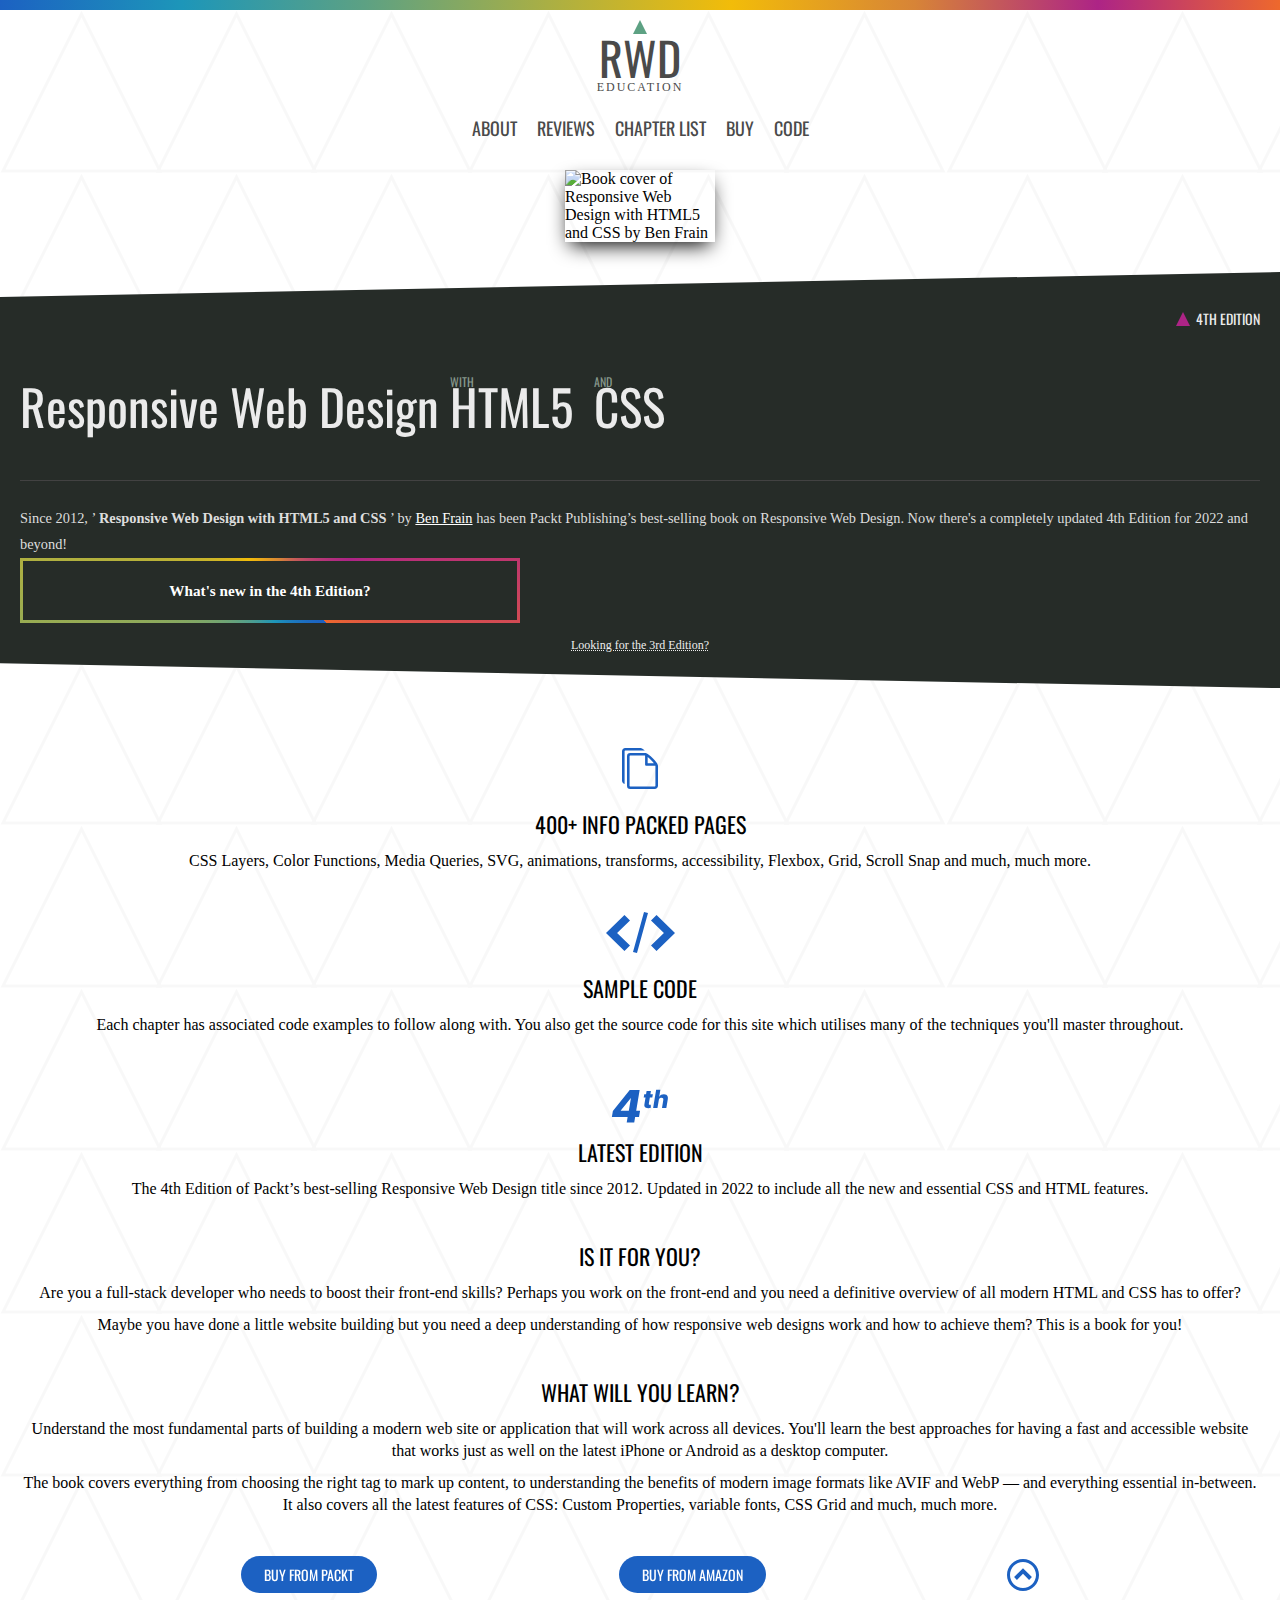
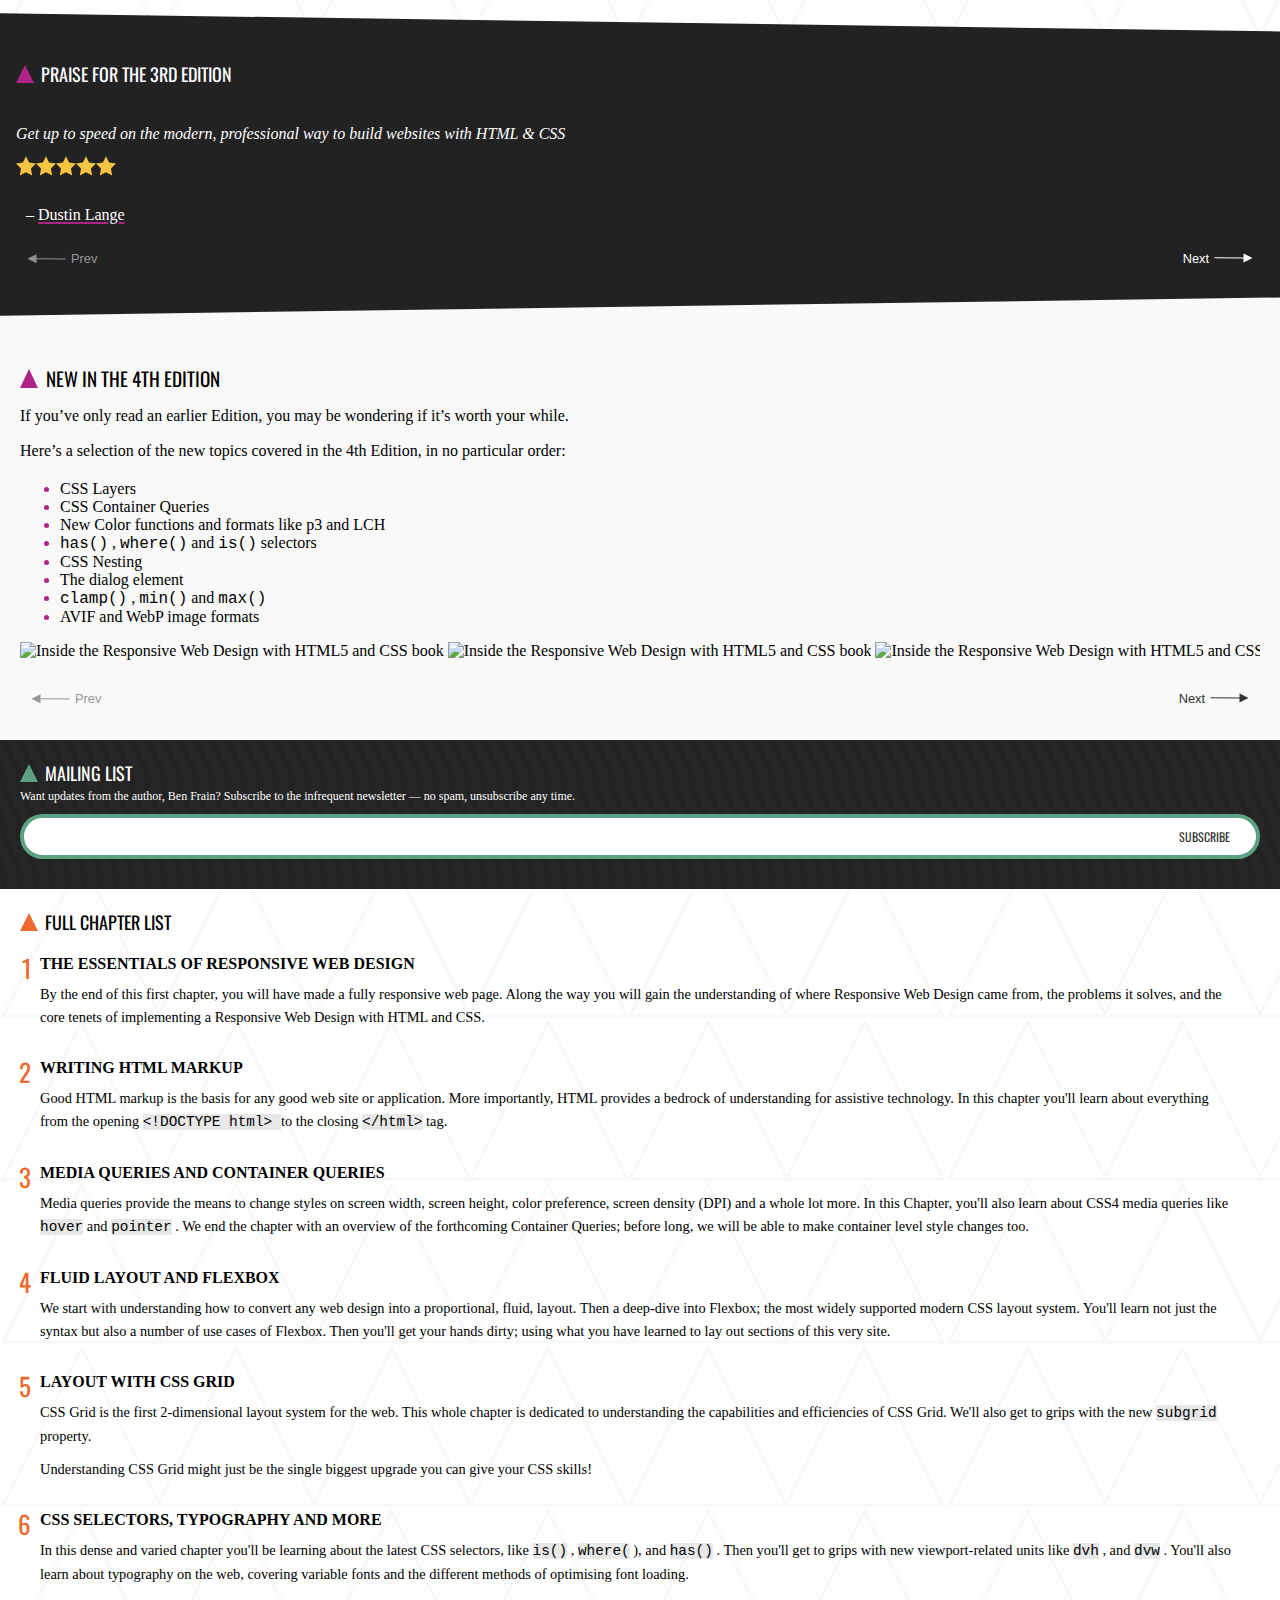
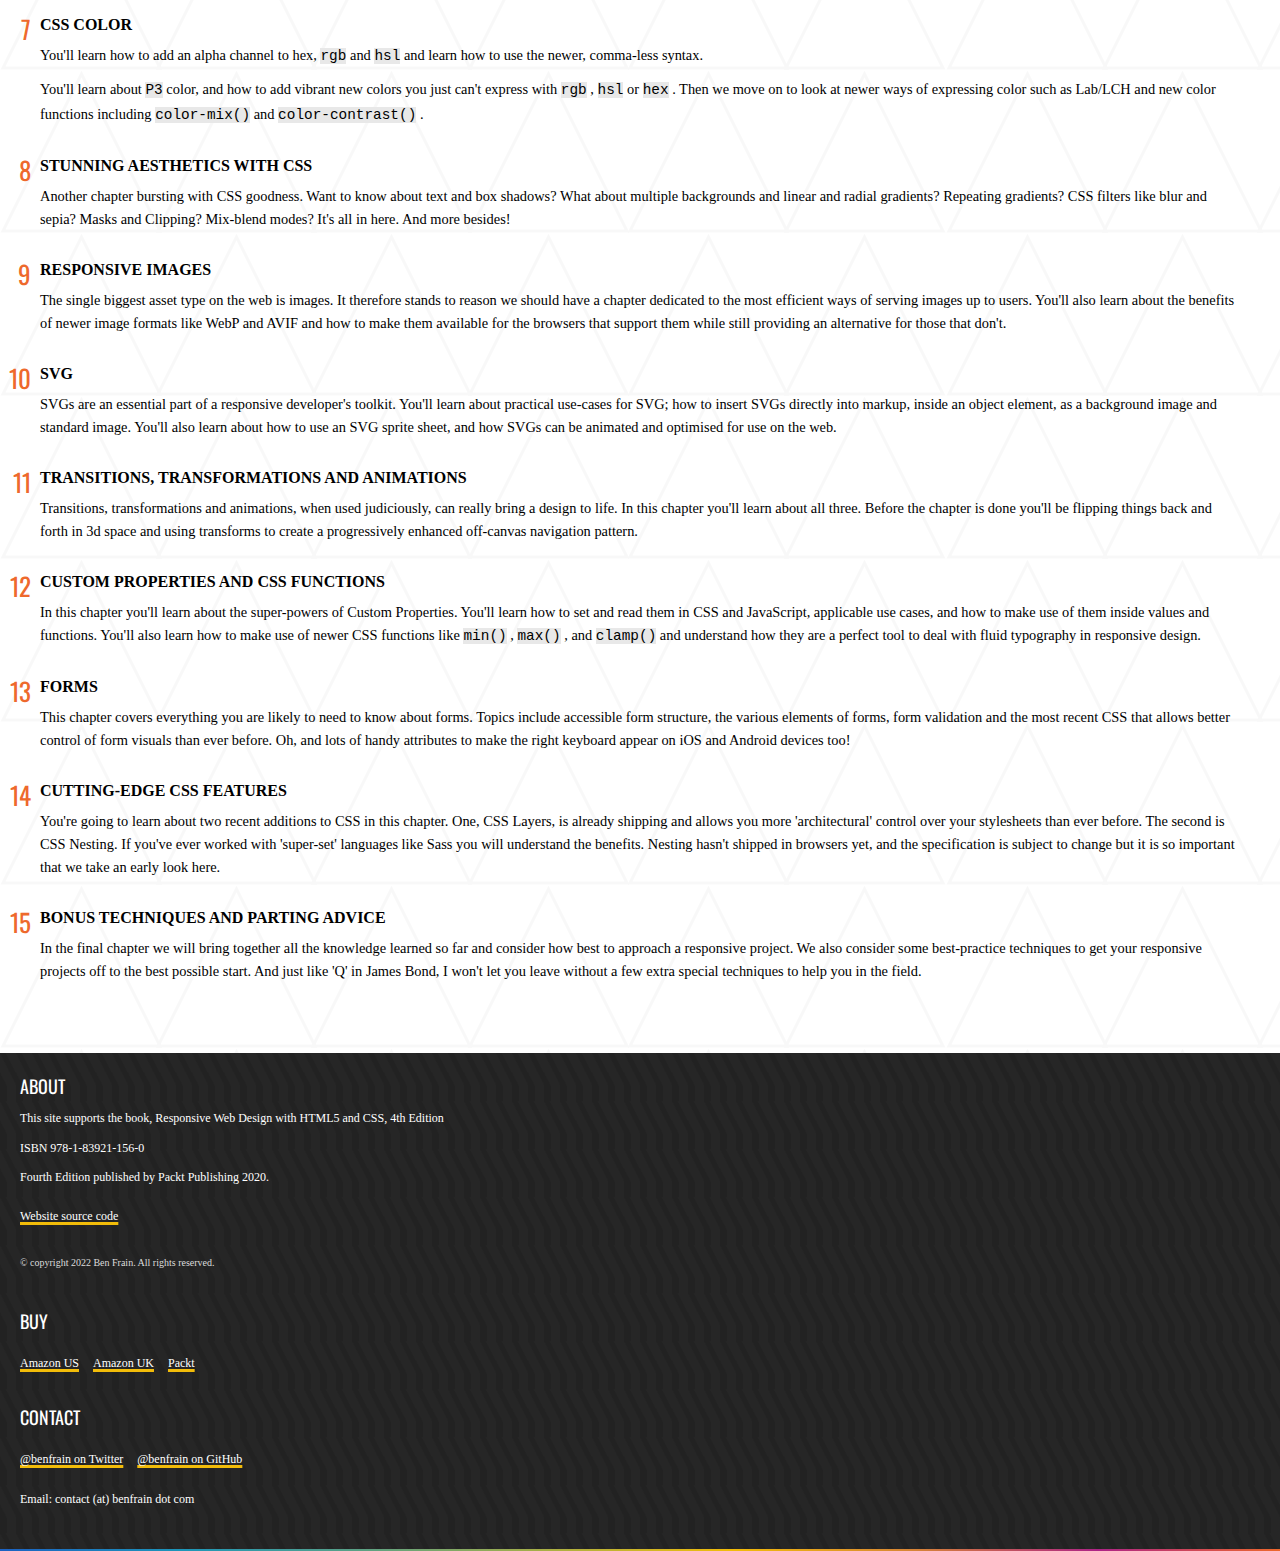
==== Chapter_03/index.html @ 6da46360 "setting up chapter 3 excersises" ====
<!DOCTYPE html>
<html lang="en-US" class="no-js">
    <head>
        <meta charset="utf-8" />
        <title>Responsive Web Design with HTML5 and CSS by Ben Frain</title>
        <meta
            name="Description"
            content="A website for the book, Responsive Web Design with HTML and CSS, by Ben Frain"
        />

        <meta name="viewport" content="width=device-width, initial-scale=1.0" />
        <link
            href="https://fonts.googleapis.com/css?family=Oswald:500&display=swap"
            rel="stylesheet"
        />
        <link
            rel="apple-touch-icon"
            sizes="180x180"
            href="/Chapter_03/assests/favicon/apple-touch-icon.png"
        />
        <link
            rel="icon"
            type="image/png"
            sizes="32x32"
            href="/Chapter_03/assests/favicon/favicon-32x32.png"
        />
        <link
            rel="icon"
            type="image/png"
            sizes="16x16"
            href="/Chapter_03/assests/favicon/favicon-16x16.png"
        />
        <link rel="manifest" href="/Chapter_03/assests/site.webmanifest" />
        <link
            rel="mask-icon"
            href="/Chapter_03/assests/favicon/safari-pinned-tab.svg"
            color="#5bbad5"
        />
        <meta name="msapplication-TileColor" content="#da532c" />
        <link rel="shortcut icon" href="favicon/favicon.ico" />
        <meta name="theme-color" content="#ffffff" />
        <link rel="stylesheet" href="/Chapter_03/css/styles.css" />
    </head>
    <body>
        <svg
            display="none"
            width="0"
            height="0"
            version="1.1"
            xmlns="http://www.w3.org/2000/svg"
            xmlns:xlink="http://www.w3.org/1999/xlink"
        >
            <defs>
                <symbol id="star" viewbox="0 0 44 43">
                    <path
                        d="M43.844 16.19l-15.148-2.237L21.922 0l-6.774 13.953L0 16.19l10.961 10.86-2.588 15.336 13.549-7.24 13.548 7.24-2.587-15.335z"
                        fill="#F5C443"
                        fill-rule="nonzero"
                    />
                </symbol>
                <symbol id="right-arrow" viewBox="0 0 39 10">
                    <path
                        d="M29.507 5.418L.501 5.141l.01-1 29.006.277.038-4 8.956 4.586-9.042 4.414.038-4z"
                        fill-rule="nonzero"
                    />
                </symbol>
                <symbol id="left-arrow" viewBox="0 0 39 10">
                    <path
                        d="M9.51 4.227l29.006.277-.01 1-29.005-.277-.038 4L.506 4.641 9.549.227l-.039 4z"
                        fill-rule="nonzero"
                    />
                </symbol>
                <symbol id="pages" viewBox="0 0 36 41">
                    <g fill="var(--r7)" fill-rule="nonzero">
                        <path
                            d="M34.297 14.204c-.897-1.217-2.146-2.64-3.519-4.006-1.373-1.366-2.802-2.61-4.025-3.503C24.672 5.175 23.662 5 23.083 5H8.23A3.225 3.225 0 005 8.214v29.572A3.225 3.225 0 008.23 41h24.54c1.781 0 3.23-1.442 3.23-3.214V17.857c0-.576-.176-1.58-1.703-3.653zm-5.346-2.188c1.24 1.234 2.212 2.347 2.93 3.27h-6.214V9.1c.927.715 2.045 1.683 3.284 2.916zm4.466 25.77a.653.653 0 01-.646.643H8.229a.653.653 0 01-.646-.643V8.214c0-.348.296-.643.646-.643h14.854v9c0 .71.579 1.286 1.292 1.286h9.042v19.929z"
                        />
                        <path
                            d="M21.866 1.698C19.773.176 18.758 0 18.176 0H3.247C1.456 0 0 1.445 0 3.22v29.625C0 34.4 1.117 35.7 2.597 36V3.22c0-.349.297-.644.649-.644H23a26.474 26.474 0 00-1.134-.878z"
                        />
                    </g>
                </symbol>
                <symbol id="code" viewBox="0 0 69 41">
                    <g fill="var(--r7)" fill-rule="nonzero">
                        <path
                            d="M45 33.6l5.538 5.4L69 21 50.538 3 45 8.4 57.923 21zM24 8.4L18.462 3 0 21l18.462 18L24 33.6 11.077 21zM38.015 0L42 1.074 30.985 41 27 39.926 38.015 0z"
                        />
                    </g>
                </symbol>
                <symbol id="4th" viewBox="0 0 44 41">
                    <path
                        d="M0.651989 28.8949L1.42472 24.2344L14.2109 8.27273H18.3523L17.3018 14.5994H14.8991L7.41335 23.9929L7.36506 24.1861H22.0469L21.2621 28.8949H0.651989ZM11.9169 33L12.8466 27.4702L13.3054 25.4297L16.1428 8.27273H21.733L17.6278 33H11.9169Z"
                        fill="var(--r7)"
                    />
                    <path
                        d="M31.7592 11.6364L31.3477 14.0653H24.8097L25.2212 11.6364H31.7592ZM26.9957 9.15341H30.2951L28.7028 18.7411C28.6713 18.9435 28.6758 19.1077 28.7163 19.2337C28.7612 19.3551 28.8422 19.4428 28.9592 19.4968C29.0806 19.5463 29.229 19.571 29.4045 19.571C29.5259 19.571 29.6609 19.5575 29.8093 19.5305C29.9577 19.5036 30.0702 19.4833 30.1467 19.4698L30.2546 21.8516C30.0792 21.901 29.843 21.9573 29.5462 22.0202C29.2538 22.0877 28.9119 22.1304 28.5206 22.1484C27.7289 22.1799 27.0745 22.0877 26.5572 21.8718C26.0444 21.6514 25.6823 21.3095 25.4709 20.8462C25.264 20.3829 25.2235 19.8027 25.3494 19.1055L26.9957 9.15341ZM36.2427 16.0895L35.2576 22H31.9583L34.2523 8.18182H37.4437L36.5666 13.5391H36.6813C37.0141 12.9003 37.4775 12.401 38.0712 12.0412C38.665 11.6813 39.3532 11.5014 40.1358 11.5014C40.8555 11.5014 41.4583 11.6634 41.9441 11.9872C42.4299 12.3066 42.774 12.7586 42.9764 13.3434C43.1788 13.9281 43.2148 14.6119 43.0843 15.3945L41.9778 22H38.6784L39.677 16.0423C39.767 15.4665 39.6928 15.0167 39.4544 14.6928C39.216 14.369 38.8336 14.207 38.3074 14.207C37.961 14.207 37.6416 14.2835 37.3493 14.4364C37.0614 14.5849 36.8207 14.7985 36.6273 15.0774C36.4339 15.3563 36.3057 15.6937 36.2427 16.0895Z"
                        fill="var(--r7)"
                    />
                </symbol>
            </defs>
        </svg>
        <header class="rwd-MastHead">
            <a href="/" class="rwd-Logo">
                <span class="rwd-Logo_Main">RWD</span>
                <span class="rwd-Logo_Secondary">Education</span>
            </a>
            <nav class="rwd-Nav">
                <a class="rwd-Nav_Link" href="#about">About</a>
                <a class="rwd-Nav_Link" href="#reviews">Reviews</a>
                <a class="rwd-Nav_Link" href="#chapters">Chapter List</a>
                <a class="rwd-Nav_Link" href="#buy">Buy</a>
                <button
                    type="button"
                    class="rwd-Nav_Link"
                    aria-controls="downloadPanel"
                >
                    Code
                </button>
                <div
                    id="downloadPanelClickMask"
                    class="rwd-DownloadPanel_Mask"
                    data-active="false"
                ></div>
                <dialog id="downloadPanel">
                    <form method="dialog" class="rwd-DownloadPanel">
                        <button class="rwd-DownloadPanel_Dismiss" type="reset">
                            Close
                        </button>
                        <p class="rwd-DownloadPanel_Title">
                            <svg class="rwd-DownloadPanel_SVG">
                                <use xlink:href="#code"></use>
                            </svg>

                            Download Code
                        </p>
                        <div class="rwd-DownloadPanel_Links">
                            <a
                                href="https://github.com/PacktPublishing/Responsive-Web-Design-with-HTML5-and-CSS-Third-Edition/archive/master.zip"
                                class="rwd-DownloadPanel_Link"
                            >
                                3rd Edition
                            </a>
                            <a
                                href="https://github.com/benfrain/rwd/archive/master.zip"
                                class="rwd-DownloadPanel_Link"
                            >
                                4th Edition
                            </a>
                        </div>
                    </form>
                </dialog>
            </nav>
        </header>
        <main>
            <section class="rwd-Hero">
                <picture class="rwd-Hero_Cover">
                    <source
                        type="image/avif"
                        srcset="
                        /Chapter_03/assets/ResponsiveWebDesign_BenFrain_Cover500.avif 350w,
                        /Chapter_03/assets/ResponsiveWebDesign_BenFrain_Cover700.avif 500w
                        "
                        sizes="(min-width: 320px) 50vw, (min-width: 800px) 40vw"
                    />

                    <source
                        type="image/webp"
                        srcset="
                        /Chapter_03/assets/ResponsiveWebDesign_BenFrain_Cover500.webp 350w,
                        /Chapter_03/assets/ResponsiveWebDesign_BenFrain_Cover700.webp 500w
                        "
                        sizes="(min-width: 320px) 50vw, (min-width: 800px) 40vw"
                    />
                    <img
                        alt="Book cover of Responsive Web Design with HTML5 and CSS by Ben Frain"
                        src="/Chapter_03/assets/ResponsiveWebDesign_BenFrain_Cover500.jpg"
                    />
                </picture>
                <div class="rwd-Hero_TitleAndIntro">
                    <h1 class="rwd-Hero_Title">
                        Responsive Web Design
                        <span class="rwd-Hero_TextGroup">
                            <i>with</i>
                            HTML5
                        </span>
                        <span class="rwd-Hero_TextGroup">
                            <i>and</i>
                            CSS
                        </span>
                        <span class="rwd-Hero_Edition">4th Edition</span>
                    </h1>
                    <p class="rwd-Hero_Description">
                        Since 2012, ’
                        <strong>
                            Responsive Web Design with HTML5 and CSS
                        </strong>
                        ’ by
                        <a href="https://benfrain.com">Ben Frain</a>
                        has been Packt Publishing’s best-selling book on
                        Responsive Web Design. Now there's a completely updated
                        4th Edition for 2022 and beyond!
                    </p>
                    <span class="rwd-Hero_JumpLinks">
                        <a href="#new" class="rwd-Hero_JumpLink">
                            What's new in the 4th Edition?
                        </a>
                        <a href="https://3rd.rwd.education" class="rwd-3rd">
                            Looking for the 3rd Edition?
                        </a>
                    </span>
                </div>
            </section>

            <section id="about" class="rwd-About">
                <div class="rwd-About_Minor">
                    <svg class="rwd-About_SVG-pages">
                        <use xlink:href="#pages"></use>
                    </svg>
                    <h5 class="rwd-About_MinorTitle">400+ Info Packed Pages</h5>
                    <p>
                        CSS Layers, Color Functions, Media Queries, SVG,
                        animations, transforms, accessibility, Flexbox, Grid,
                        Scroll Snap and much, much more.
                    </p>
                </div>
                <div class="rwd-About_Minor">
                    <svg class="rwd-About_SVG-code">
                        <use xlink:href="#code"></use>
                    </svg>
                    <h5 class="rwd-About_MinorTitle">Sample Code</h5>
                    <p>
                        Each chapter has associated code examples to follow
                        along with. You also get the source code for this site
                        which utilises many of the techniques you'll master
                        throughout.
                    </p>
                </div>
                <div class="rwd-About_Minor">
                    <svg class="rwd-About_SVG-4th">
                        <use xlink:href="#4th"></use>
                    </svg>

                    <h5 class="rwd-About_MinorTitle">Latest Edition</h5>
                    <p>
                        The 4th Edition of Packt’s best-selling Responsive Web
                        Design title since 2012. Updated in 2022 to include all
                        the new and essential CSS and HTML features.
                    </p>
                </div>
                <div class="rwd-About_Major">
                    <h5 class="rwd-About_MajorTitle">Is it for you?</h5>
                    <p>
                        Are you a full-stack developer who needs to boost their
                        front-end skills? Perhaps you work on the front-end and
                        you need a definitive overview of all modern HTML and
                        CSS has to offer?
                    </p>

                    <p>
                        Maybe you have done a little website building but you
                        need a deep understanding of how responsive web designs
                        work and how to achieve them? This is a book for you!
                    </p>
                </div>
                <div class="rwd-About_Major">
                    <h5 class="rwd-About_MajorTitle">What will you learn?</h5>
                    <p>
                        Understand the most fundamental parts of building a
                        modern web site or application that will work across all
                        devices. You'll learn the best approaches for having a
                        fast and accessible website that works just as well on
                        the latest iPhone or Android as a desktop computer.
                    </p>
                    <p>
                        The book covers everything from choosing the right tag
                        to mark up content, to understanding the benefits of
                        modern image formats like AVIF and WebP &mdash; and
                        everything essential in-between. It also covers all the
                        latest features of CSS: Custom Properties, variable
                        fonts, CSS Grid and much, much more.
                    </p>
                </div>
            </section>
            <div id="buy" class="rwd-Buy">
                <a
                    href="https://www.packtpub.com/product/responsive-web-design-with-html5-and-css-fourth-edition/9781803242712"
                    class="rwd-Buy_Link rwd-Buy_Link-packt"
                >
                    Buy from Packt
                </a>
                <a
                    href="https://www.amazon.com/Responsive-Web-Design-HTML5-CSS/dp/180324271X/"
                    class="rwd-Buy_Link rwd-Buy_Link-packt"
                >
                    Buy from Amazon
                </a>
                <a href="#" class="rwd-TopBtn">
                    <svg
                        version="1.1"
                        xmlns="http://www.w3.org/2000/svg"
                        width="32"
                        height="32"
                        viewBox="0 0 32 32"
                    >
                        <title>circle-up</title>
                        <path
                            d="M0 16c0 8.837 7.163 16 16 16s16-7.163 16-16-7.163-16-16-16-16 7.163-16 16zM29 16c0 7.18-5.82 13-13 13s-13-5.82-13-13 5.82-13 13-13 13 5.82 13 13z"
                        ></path>
                        <path
                            d="M22.086 20.914l2.829-2.829-8.914-8.914-8.914 8.914 2.828 2.828 6.086-6.086z"
                        ></path>
                    </svg>
                </a>
            </div>
            <section id="reviews" class="rwd-Reviews">
                <h2 class="rwd-Reviews_Headline">Praise for the 3rd Edition</h2>
                <div class="rwd-Reviews_Container">
                    <ul class="rwd-Reviews_Inner">
                        <li class="rwd-Review">
                            <blockquote>
                                Get up to speed on the modern, professional way
                                to build websites with HTML &amp; CSS
                                <span class="rwd-Review_Stars">
                                    <svg class="rwd-Review_Star">
                                        <use xlink:href="#star"></use>
                                    </svg>
                                    <svg class="rwd-Review_Star">
                                        <use xlink:href="#star"></use>
                                    </svg>
                                    <svg class="rwd-Review_Star">
                                        <use xlink:href="#star"></use>
                                    </svg>
                                    <svg class="rwd-Review_Star">
                                        <use xlink:href="#star"></use>
                                    </svg>
                                    <svg class="rwd-Review_Star">
                                        <use xlink:href="#star"></use>
                                    </svg>
                                </span>
                            </blockquote>
                            <p>
                                –
                                <a
                                    href="https://www.amazon.com/gp/customer-reviews/R3DF5RFRNGGRJ6/ref=cm_cr_dp_d_rvw_ttl?ie=UTF8&ASIN=1839211563"
                                >
                                    Dustin Lange
                                </a>
                            </p>
                        </li>
                        <li class="rwd-Review">
                            <blockquote>
                                What I like the most about this book, are the
                                explanations of the web standards, so that every
                                lay person can understand how to make use of
                                them.
                                <span class="rwd-Review_Stars">
                                    <svg class="rwd-Review_Star">
                                        <use xlink:href="#star"></use>
                                    </svg>
                                    <svg class="rwd-Review_Star">
                                        <use xlink:href="#star"></use>
                                    </svg>
                                    <svg class="rwd-Review_Star">
                                        <use xlink:href="#star"></use>
                                    </svg>
                                    <svg class="rwd-Review_Star">
                                        <use xlink:href="#star"></use>
                                    </svg>
                                    <svg class="rwd-Review_Star">
                                        <use xlink:href="#star"></use>
                                    </svg>
                                </span>
                            </blockquote>
                            <p>
                                –
                                <a
                                    href="https://www.amazon.com/gp/customer-reviews/R303YCK7CU2YEW/ref=cm_cr_dp_d_rvw_ttl?ie=UTF8&ASIN=1839211563"
                                >
                                    Constantin Câmpean
                                </a>
                            </p>
                        </li>
                        <li class="rwd-Review">
                            <blockquote>
                                ...easy to follow and could be referenced and
                                the findings implemented whilst building my
                                responsive site.
                                <span class="rwd-Review_Stars">
                                    <svg class="rwd-Review_Star">
                                        <use xlink:href="#star"></use>
                                    </svg>
                                    <svg class="rwd-Review_Star">
                                        <use xlink:href="#star"></use>
                                    </svg>
                                    <svg class="rwd-Review_Star">
                                        <use xlink:href="#star"></use>
                                    </svg>
                                    <svg class="rwd-Review_Star">
                                        <use xlink:href="#star"></use>
                                    </svg>
                                    <svg class="rwd-Review_Star">
                                        <use xlink:href="#star"></use>
                                    </svg>
                                </span>
                            </blockquote>
                            <p>
                                –
                                <a
                                    href="https://www.amazon.co.uk/gp/customer-reviews/R1QQSH2M9CNXC2/ref=cm_cr_dp_d_rvw_ttl?ie=UTF8&ASIN=1839211563"
                                >
                                    Cameron Kirk
                                </a>
                            </p>
                        </li>
                    </ul>
                </div>
                <button
                    class="rwd-Review_QuoteActionBtn"
                    id="quotePrev"
                    type="button"
                    disabled
                >
                    <svg class="rwd-Review_QuoteActionSVG">
                        <use xlink:href="#left-arrow"></use>
                    </svg>
                    Prev
                </button>
                <button
                    class="rwd-Review_QuoteActionBtn"
                    id="quoteNext"
                    type="button"
                >
                    Next
                    <svg class="rwd-Review_QuoteActionSVG">
                        <use xlink:href="#right-arrow"></use>
                    </svg>
                </button>
            </section>
            <section id="new" class="rwd-New">
                <h2 class="rwd-New_Headline">New in the 4th Edition</h2>
                <div class="rwd-New_IntroText">
                    <p class="rwd-New_Intro">
                        If you’ve only read an earlier Edition, you may be
                        wondering if it’s worth your while.
                    </p>
                    <p class="rwd-New_Intro">
                        Here’s a selection of the new topics covered in the 4th
                        Edition, in no particular order:
                    </p>
                </div>
                <ul class="rwd-New_Bullets">
                    <li class="rwd-New_Bullet">CSS Layers</li>
                    <li class="rwd-New_Bullet">CSS Container Queries</li>
                    <li class="rwd-New_Bullet">
                        New Color functions and formats like p3 and LCH
                    </li>
                    <li class="rwd-New_Bullet">
                        <code>has()</code>
                        ,
                        <code>where()</code>
                        and
                        <code>is()</code>
                        selectors
                    </li>
                    <li class="rwd-New_Bullet">CSS Nesting</li>
                    <li class="rwd-New_Bullet">The dialog element</li>
                    <li class="rwd-New_Bullet">
                        <code>clamp()</code>
                        ,
                        <code>min()</code>
                        and
                        <code>max()</code>
                    </li>
                    <li class="rwd-New_Bullet">AVIF and WebP image formats</li>
                </ul>
                <div class="rwd-New_Media">
                    <div class="rwd-New_Images">
                        <img
                            class="rwd-New_Img"
                            src="/Chapter_03/assets/RWD3E_Inside1_500.png"
                            srcset="
                            /Chapter_03/assets/RWD3E_Inside1_500.png 100w,
                            /Chapter_03/assets/RWD3E_Inside1_500.png 350w
                            "
                            sizes="(min-width: 320px) 90vw, (min-width: 800px) 40vw"
                            loading="lazy"
                            alt="Inside the Responsive Web Design with HTML5 and CSS book"
                        />
                        <img
                            class="rwd-New_Img"
                            src="/Chapter_03/assets/RWD3E_Inside2_500.png"
                            srcset="
                            /Chapter_03/assets/RWD3E_Inside2_500.png 100w,
                            /Chapter_03/assets/RWD3E_Inside2_500.png 350w
                            "
                            sizes="(min-width: 320px) 90vw, (min-width: 800px) 40vw"
                            loading="lazy"
                            alt="Inside the Responsive Web Design with HTML5 and CSS book"
                        />
                        <img
                            class="rwd-New_Img"
                            src="/Chapter_03/assets/RWD3E_Inside3_500.png"
                            srcset="
                            /Chapter_03/assets/RWD3E_Inside3_500.png 100w,
                            /Chapter_03/assets/RWD3E_Inside3_500.png 350w
                            "
                            sizes="(min-width: 320px) 90vw, (min-width: 800px) 40vw"
                            loading="lazy"
                            alt="Inside the Responsive Web Design with HTML5 and CSS book"
                        />
                    </div>
                    <button
                        class="rwd-New_ActionBtn"
                        id="imgPrev"
                        type="button"
                        disabled
                    >
                        <svg class="rwd-New_ActionSVG">
                            <use xlink:href="#left-arrow"></use>
                        </svg>
                        Prev
                    </button>
                    <button
                        class="rwd-New_ActionBtn"
                        id="imgNext"
                        type="button"
                    >
                        Next
                        <svg class="rwd-New_ActionSVG">
                            <use xlink:href="#right-arrow"></use>
                        </svg>
                    </button>
                </div>
            </section>
            <section id="mailing" class="rwd-Mailing">
                <h2 class="rwd-Mailing_Headline">Mailing List</h2>
                <div class="rwd-Mailing_IntroAndForm">
                    <label for="mce-EMAIL" class="rwd-Mailing_Intro">
                        Want updates from the author, Ben Frain? Subscribe to
                        the infrequent newsletter &mdash; no spam, unsubscribe
                        any time.
                    </label>

                    <form
                        class="rwd-Mailing_Form"
                        action="https://benfrain.us19.list-manage.com/subscribe/post?u=906ec14e977f8fce87751d6f1&amp;id=becad47daa"
                        method="post"
                    >
                        <input
                            type="email"
                            value=""
                            id="mce-EMAIL"
                            class="rwd-Mailing_Input"
                        />
                        <div id="mce-responses" class="clear">
                            <div
                                class="response"
                                id="mce-error-response"
                                style="display: none"
                            ></div>
                            <div
                                class="response"
                                id="mce-success-response"
                                style="display: none"
                            ></div>
                        </div>
                        <!-- real people should not fill this in and expect good things - do not remove this or risk form bot signups-->
                        <div
                            style="position: absolute; left: -5000px"
                            aria-hidden="true"
                        >
                            <input
                                type="text"
                                name="b_906ec14e977f8fce87751d6f1_becad47daa"
                                tabindex="-1"
                                value=""
                            />
                        </div>
                        <button
                            type="submit"
                            value="Subscribe"
                            name="subscribe"
                            id="mc-embedded-subscribe"
                            class="rwd-Mailing_Subscribe"
                        >
                            Subscribe
                        </button>
                    </form>
                </div>
            </section>
            <section id="chapters" class="rwd-Chapters">
                <h2 class="rwd-Chapters_Headline">Full Chapter List</h2>
                <ol class="rwd-Chapters_List">
                    <li class="rwd-Chapter">
                        <h3 class="rwd-Chapter_Title">
                            The Essentials of Responsive Web Design
                        </h3>
                        <p class="rwd-Chapter_Content">
                            By the end of this first chapter, you will have made
                            a fully responsive web page. Along the way you will
                            gain the understanding of where Responsive Web
                            Design came from, the problems it solves, and the
                            core tenets of implementing a Responsive Web Design
                            with HTML and CSS.
                        </p>
                    </li>
                    <li class="rwd-Chapter">
                        <h3 class="rwd-Chapter_Title">Writing HTML markup</h3>
                        <p class="rwd-Chapter_Content">
                            Good HTML markup is the basis for any good web site
                            or application. More importantly, HTML provides a
                            bedrock of understanding for assistive technology.
                            In this chapter you'll learn about everything from
                            the opening
                            <code class="rwd-Chapter_Code">
                                &lt;!DOCTYPE html&gt;
                            </code>
                            to the closing
                            <code>&lt/html&gt</code>
                            tag.
                        </p>
                    </li>
                    <li class="rwd-Chapter">
                        <h3 class="rwd-Chapter_Title">
                            Media Queries and Container Queries
                        </h3>
                        <p class="rwd-Chapter_Content">
                            Media queries provide the means to change styles on
                            screen width, screen height, color preference,
                            screen density (DPI) and a whole lot more. In this
                            Chapter, you'll also learn about CSS4 media queries
                            like
                            <code>hover</code>
                            and
                            <code>pointer</code>
                            . We end the chapter with an overview of the
                            forthcoming Container Queries; before long, we will
                            be able to make container level style changes too.
                        </p>
                    </li>
                    <li class="rwd-Chapter">
                        <h3 class="rwd-Chapter_Title">
                            Fluid Layout and Flexbox
                        </h3>
                        <p class="rwd-Chapter_Content">
                            We start with understanding how to convert any web
                            design into a proportional, fluid, layout. Then a
                            deep-dive into Flexbox; the most widely supported
                            modern CSS layout system. You'll learn not just the
                            syntax but also a number of use cases of Flexbox.
                            Then you'll get your hands dirty; using what you
                            have learned to lay out sections of this very site.
                        </p>
                    </li>
                    <li class="rwd-Chapter">
                        <h3 class="rwd-Chapter_Title">Layout with CSS Grid</h3>
                        <p class="rwd-Chapter_Content">
                            CSS Grid is the first 2-dimensional layout system
                            for the web. This whole chapter is dedicated to
                            understanding the capabilities and efficiencies of
                            CSS Grid. We'll also get to grips with the new
                            <code>subgrid</code>
                            property.
                        </p>
                        <p class="rwd-Chapter_Content">
                            Understanding CSS Grid might just be the single
                            biggest upgrade you can give your CSS skills!
                        </p>
                    </li>
                    <li class="rwd-Chapter">
                        <h3 class="rwd-Chapter_Title">
                            CSS Selectors, Typography and More
                        </h3>
                        <p class="rwd-Chapter_Content">
                            In this dense and varied chapter you'll be learning
                            about the latest CSS selectors, like
                            <code>is()</code>
                            ,
                            <code>where(</code>
                            ), and
                            <code>has()</code>
                            . Then you'll get to grips with new viewport-related
                            units like
                            <code>dvh</code>
                            , and
                            <code>dvw</code>
                            . You'll also learn about typography on the web,
                            covering variable fonts and the different methods of
                            optimising font loading.
                        </p>
                    </li>
                    <li class="rwd-Chapter">
                        <h3 class="rwd-Chapter_Title">CSS Color</h3>
                        <p class="rwd-Chapter_Content">
                            You'll learn how to add an alpha channel to hex,
                            <code>rgb</code>
                            and
                            <code>hsl</code>
                            and learn how to use the newer, comma-less syntax.
                        </p>
                        <p class="rwd-Chapter_Content">
                            You'll learn about
                            <code>P3</code>
                            color, and how to add vibrant new colors you just
                            can't express with
                            <code>rgb</code>
                            ,
                            <code>hsl</code>
                            or
                            <code>hex</code>
                            . Then we move on to look at newer ways of
                            expressing color such as Lab/LCH and new color
                            functions including
                            <code>color-mix()</code>
                            and
                            <code>color-contrast()</code>
                            .
                        </p>
                    </li>
                    <li class="rwd-Chapter">
                        <h3 class="rwd-Chapter_Title">
                            Stunning Aesthetics with CSS
                        </h3>
                        <p class="rwd-Chapter_Content">
                            Another chapter bursting with CSS goodness. Want to
                            know about text and box shadows? What about multiple
                            backgrounds and linear and radial gradients?
                            Repeating gradients? CSS filters like blur and
                            sepia? Masks and Clipping? Mix-blend modes? It's all
                            in here. And more besides!
                        </p>
                    </li>
                    <li class="rwd-Chapter">
                        <h3 class="rwd-Chapter_Title">Responsive Images</h3>
                        <p class="rwd-Chapter_Content">
                            The single biggest asset type on the web is images.
                            It therefore stands to reason we should have a
                            chapter dedicated to the most efficient ways of
                            serving images up to users. You'll also learn about
                            the benefits of newer image formats like WebP and
                            AVIF and how to make them available for the browsers
                            that support them while still providing an
                            alternative for those that don't.
                        </p>
                    </li>
                    <li class="rwd-Chapter">
                        <h3 class="rwd-Chapter_Title">SVG</h3>
                        <p class="rwd-Chapter_Content">
                            SVGs are an essential part of a responsive
                            developer's toolkit. You'll learn about practical
                            use-cases for SVG; how to insert SVGs directly into
                            markup, inside an object element, as a background
                            image and standard image. You'll also learn about
                            how to use an SVG sprite sheet, and how SVGs can be
                            animated and optimised for use on the web.
                        </p>
                    </li>
                    <li class="rwd-Chapter">
                        <h3 class="rwd-Chapter_Title">
                            Transitions, Transformations and Animations
                        </h3>
                        <p class="rwd-Chapter_Content">
                            Transitions, transformations and animations, when
                            used judiciously, can really bring a design to life.
                            In this chapter you'll learn about all three. Before
                            the chapter is done you'll be flipping things back
                            and forth in 3d space and using transforms to create
                            a progressively enhanced off-canvas navigation
                            pattern.
                        </p>
                    </li>
                    <li class="rwd-Chapter">
                        <h3 class="rwd-Chapter_Title">
                            Custom Properties and CSS Functions
                        </h3>
                        <p class="rwd-Chapter_Content">
                            In this chapter you'll learn about the super-powers
                            of Custom Properties. You'll learn how to set and
                            read them in CSS and JavaScript, applicable use
                            cases, and how to make use of them inside values and
                            functions. You'll also learn how to make use of
                            newer CSS functions like
                            <code>min()</code>
                            ,
                            <code>max()</code>
                            , and
                            <code>clamp()</code>
                            and understand how they are a perfect tool to deal
                            with fluid typography in responsive design.
                        </p>
                    </li>
                    <li class="rwd-Chapter">
                        <h3 class="rwd-Chapter_Title">Forms</h3>
                        <p class="rwd-Chapter_Content">
                            This chapter covers everything you are likely to
                            need to know about forms. Topics include accessible
                            form structure, the various elements of forms, form
                            validation and the most recent CSS that allows
                            better control of form visuals than ever before. Oh,
                            and lots of handy attributes to make the right
                            keyboard appear on iOS and Android devices too!
                        </p>
                    </li>
                    <li class="rwd-Chapter">
                        <h3 class="rwd-Chapter_Title">
                            Cutting-Edge CSS Features
                        </h3>
                        <p class="rwd-Chapter_Content">
                            You're going to learn about two recent additions to
                            CSS in this chapter. One, CSS Layers, is already
                            shipping and allows you more 'architectural' control
                            over your stylesheets than ever before. The second
                            is CSS Nesting. If you've ever worked with
                            'super-set' languages like Sass you will understand
                            the benefits. Nesting hasn't shipped in browsers
                            yet, and the specification is subject to change but
                            it is so important that we take an early look here.
                        </p>
                    </li>
                    <li class="rwd-Chapter">
                        <h3 class="rwd-Chapter_Title">
                            Bonus techniques and parting advice
                        </h3>
                        <p class="rwd-Chapter_Content">
                            In the final chapter we will bring together all the
                            knowledge learned so far and consider how best to
                            approach a responsive project. We also consider some
                            best-practice techniques to get your responsive
                            projects off to the best possible start. And just
                            like 'Q' in James Bond, I won't let you leave
                            without a few extra special techniques to help you
                            in the field.
                        </p>
                    </li>
                </ol>
            </section>
            <footer class="rwd-Footer">
                <section class="rwd-Footer_Block">
                    <h4 class="rwd-Footer_SectionTitle">About</h4>
                    <p class="rwd-Footer_Text">
                        This site supports the book, Responsive Web Design with
                        HTML5 and CSS, 4th Edition
                    </p>

                    <p class="rwd-Footer_Text">ISBN 978-1-83921-156-0</p>
                    <p class="rwd-Footer_Text">
                        Fourth Edition published by Packt Publishing 2020.
                    </p>

                    <a
                        class="rwd-Footer_Link"
                        href="https://github.com/benfrain/rwd4/tree/master/rwd.education"
                    >
                        Website source code
                    </a>
                    <small class="rwd-Copyright">
                        &copy; copyright 2022 Ben Frain. All rights reserved.
                    </small>
                </section>
                <section class="rwd-Footer_Block">
                    <h4 class="rwd-Footer_SectionTitle">Buy</h4>
                    <a
                        class="rwd-Footer_Link"
                        href="https://www.amazon.com/Responsive-Web-Design-HTML5-CSS/dp/180324271X/"
                    >
                        Amazon US
                    </a>
                    <a
                        class="rwd-Footer_Link"
                        href="https://www.amazon.co.uk/Responsive-Web-Design-HTML5-CSS/dp/180324271X/"
                    >
                        Amazon UK
                    </a>
                    <a
                        class="rwd-Footer_Link"
                        href="https://www.packtpub.com/product/responsive-web-design-with-html5-and-css-fourth-edition/9781803242712"
                    >
                        Packt
                    </a>
                </section>
                <section class="rwd-Footer_Block rwd-Footer_Block-contact">
                    <h4 class="rwd-Footer_SectionTitle">Contact</h4>
                    <a
                        href="https://twitter.com/benfrain"
                        class="rwd-Footer_Link"
                    >
                        @benfrain on Twitter
                    </a>
                    <a
                        href="https://github.com/benfrain"
                        class="rwd-Footer_Link"
                    >
                        @benfrain on GitHub
                    </a>
                    <p class="rwd-Footer_Text">
                        Email: contact (at) benfrain dot com
                    </p>
                </section>
            </footer>
        </main>
        <script src="/Chapter_03/js/scripts.js"></script>
    </body>
</html>
---- Chapter_03/css/styles.css ----
@font-face {
    font-family: Inter var experimental;
    font-weight: 100 900;
    font-display: swap;
    font-style: oblique 0deg 10deg;
    src: url(./Inter.var.woff2) format("woff2");
}
@font-face {
    font-family: Inter;
    font-style: normal;
    font-weight: 400;
    font-display: swap;
    src: url(./Inter-Regular.woff2) format("woff2"),
        url(./Inter-Regular.woff) format("woff");
}
@property --angle {
    syntax: "<angle>";
    initial-value: 120deg;
    inherits: true;
}
:root {
    --grad: linear-gradient(63deg, #262626 23%, transparent 23%) 7px 0,
        linear-gradient(63deg, transparent 73%, #262626 76%),
        linear-gradient(
            63deg,
            transparent 34%,
            #262626 38%,
            #262626 58%,
            transparent 62%
        ),
        #222;
    --hl1: #b50404;
    --hl2: #089df4;
    --fg1: #fff;
    --fg2: #e8e8e8;
    --r1: #ad2486;
    --r2: #d78437;
    --r3: #f2bc09;
    --r4: #aaaf44;
    --r5: #5da183;
    --r6: #1d96b9;
    --r7: #1c61c2;
    --r8: #ee692c;
}
html {
    box-sizing: border-box;
    -webkit-font-smoothing: antialiased;
    scroll-behavior: smooth;
    background-color: #fff;
}
*,
*:before,
*:after {
    box-sizing: inherit;
}
*:focus {
    outline: 1px dashed #b50404;
}
a {
    text-decoration: none;
}
body,
h1,
h2,
h3,
h4,
h5,
h6,
p {
    margin: 0;
    font-size: 1rem;
    font-weight: 400;
}
svg {
    display: block;
}
img {
    max-width: 100%;
    display: block;
}
[id] {
    scroll-margin-top: 40px;
}
@media (min-width: 1000px) {
    [id] {
        scroll-margin-top: 70px;
    }
}
body {
    font-family: Inter, sans-serif;
    --borderWidth: 10px;
    background-image: url([data-uri]);
    background-color: #fff;
    border-width: var(--borderWidth) 0 var(--borderWidth) 0;
    border-image-width: var(--borderWidth) 0 var(--borderWidth) 0;
    border-image-repeat: round;
    border-style: solid;
    border-image-slice: 1;
    border-image-source: linear-gradient(
        90deg,
        var(--r7),
        var(--r6),
        var(--r5),
        var(--r4),
        var(--r3),
        var(--r2),
        var(--r1),
        var(--r8)
    );
}
@supports (font-variation-settings: "wdth" 115) {
    body {
        font-family: Inter var experimental;
    }
}
.rwd-MastHead {
    display: flex;
    flex-direction: column;
}
.rwd-Logo {
    color: #4a4a4a;
    display: flex;
    flex-direction: column;
    align-items: center;
    position: relative;
}
.rwd-Logo_Main {
    font-family: Oswald, sans-serif;
    font-size: 46px;
    margin-top: 10px;
    line-height: 1;
    display: flex;
    flex-direction: column;
    align-items: center;
    transition: transform 0.3s;
}
.rwd-Logo:hover .rwd-Logo_Main {
    transform: scaleX(1.2);
}
.rwd-Logo_Main:before {
    content: "";
    width: 0;
    height: 0;
    border-style: solid;
    border-width: 0 7px 14px 7px;
    border-color: transparent transparent var(--r5) transparent;
}
.rwd-Logo_Secondary {
    font-size: 12px;
    text-transform: uppercase;
    letter-spacing: 2px;
    transition: transform 0.3s;
    display: flex;
    align-items: center;
}
.rwd-Logo:hover .rwd-Logo_Secondary {
    transform: scaleX(1.2);
}
.rwd-Logo_Secondary:before {
    content: "";
    display: none;
    width: 0;
    height: 0;
    margin-right: 4px;
    position: relative;
    bottom: 1px;
    border-style: solid;
    border-width: 0 7px 14px 7px;
    border-color: transparent transparent var(--r7) transparent;
}
.rwd-Nav {
    display: flex;
    flex-wrap: wrap;
    align-items: center;
    justify-content: center;
    padding: 0 20px;
    position: relative;
    margin: 10px 0 0;
}
.rwd-Nav_Link {
    margin: 0;
    padding: 0 10px;
    font-family: Oswald, sans-serif;
    text-transform: uppercase;
    font-size: 18px;
    color: #4a4a4a;
    display: inline-flex;
    min-height: 45px;
    align-items: center;
    border: 0;
    background: none;
    transition: all 0.3s;
}
.rwd-Nav_Link:hover {
    border-radius: 19px;
    background-color: #0000001a;
}
dialog {
    padding: 0;
    border-radius: 5px;
}
dialog::backdrop {
    background-color: #0006;
}
.rwd-DownloadPanel {
    z-index: 5;
    display: flex;
    min-height: 150px;
    min-width: 300px;
    align-items: center;
    justify-content: space-around;
    flex-direction: column;
    background-color: #f9f8f8;
    padding: 20px;
    transition: all 0.3s;
}
.rwd-DownloadPanel_Dismiss {
    position: absolute;
    top: 0;
    right: 0;
    height: 40px;
    border: 0;
    padding-inline: 10px;
}
.rwd-DownloadPanel_Title {
    font-family: Oswald, sans-serif;
    text-transform: uppercase;
    display: flex;
    align-items: center;
}
.rwd-DownloadPanel_SVG {
    width: 27px;
    height: 16px;
    margin-right: 10px;
}
.rwd-DownloadPanel_Links {
    display: flex;
}
.rwd-DownloadPanel_Link {
    font-size: 15px;
    color: #191919;
    padding: 0 10px;
    text-underline-offset: 3px;
    text-decoration: underline #b50404;
    transition: all 0.3s;
}
.rwd-DownloadPanel_Link + .rwd-DownloadPanel_Link {
    border-left: 1px solid #888;
}
.rwd-DownloadPanel_Link:hover {
    color: #b50404;
}
.rwd-Hero_Cover {
    width: 150px;
    display: block;
    box-shadow: 0 8px 20px -5px #000;
    margin: 20px auto;
}
.rwd-Hero_TitleAndIntro {
    clip-path: polygon(0 6%, 100% 0%, 100% 100%, 0 94%);
    background-color: #262c28;
    padding: 80px 20px 20px;
    margin-top: 30px;
    position: relative;
}
.rwd-Hero_Description {
    font-size: 0.9rem;
    color: #ddd;
    line-height: 1.8;
    margin-top: 20px;
    padding-top: 25px;
    border-top: 1px solid #424242;
}
.rwd-Hero_Description a {
    color: #fff;
    text-decoration: underline;
}
.rwd-Hero_JumpLinks {
    margin: 40px auto;
}
.rwd-Hero_JumpLink {
    display: flex;
    align-items: center;
    min-height: 65px;
    padding: 0 15px;
    border-radius: 33px;
    border-width: 3px;
    border-color: #222;
    border-style: outset;
    --angle: 120deg;
    border-image: conic-gradient(
        from var(--angle),
        var(--r7),
        var(--r6),
        var(--r5),
        var(--r4),
        var(--r3),
        var(--r2),
        var(--r1),
        var(--r8)
    );
    border-image-slice: 1;
    border-image-repeat: stretch;
    font-size: 0.95rem;
    font-weight: 600;
    color: #fff;
    justify-content: center;
    transition: filter 0.3s;
    animation: borderRotate 3s linear infinite forwards;
    width: clamp(300px, 100%, 500px);
}
.rwd-Hero_JumpLink:hover {
    filter: brightness(1.5);
}
@keyframes borderRotate {
    to {
        --angle: 480deg;
    }
}
.rwd-3rd {
    text-decoration-style: dotted;
    text-decoration-line: underline;
    color: #eee;
    font-size: 12px;
    transition: all 0.2s;
    display: flex;
    min-height: 45px;
    align-items: center;
    justify-content: center;
}
.rwd-3rd:hover {
    text-decoration-style: wavy;
    color: var(--r3);
    color: color(display-p3 1 0.902 0);
}
.rwd-Hero_Title {
    font-family: Oswald, sans-serif;
    font-size: calc(30px + 1.5vw);
    color: #ebebeb;
}
.rwd-Hero_TextGroup {
    position: relative;
    display: inline-block;
    margin: 5px 0;
    line-height: 2;
}
.rwd-Hero_TextGroup + .rwd-Hero_TextGroup {
    margin-left: 10px;
}
.rwd-Hero_TextGroup i {
    position: absolute;
    left: 0;
    bottom: calc(50% + 12px);
    color: #86988c;
    font-size: 12px;
    font-style: normal;
    text-transform: uppercase;
}
.rwd-Hero_Edition {
    position: absolute;
    text-transform: uppercase;
    font-size: 14px;
    line-height: 1;
    display: inline-flex;
    align-items: center;
    top: 40px;
    right: 20px;
}
.rwd-Hero_Edition:before {
    content: "";
    width: 0;
    height: 0;
    margin-right: calc(1.2em / 3);
    border-style: solid;
    border-width: 0 0.5em 1em 0.5em;
    border-color: transparent transparent var(--r1) transparent;
}
.rwd-About {
    display: flex;
    flex-direction: column;
    padding: 20px;
}
.rwd-About_SVG-pages {
    width: 36px;
    height: 41px;
    margin-bottom: 19px;
}
.rwd-About_SVG-code {
    width: 69px;
    height: 41px;
    margin-bottom: 19px;
}
.rwd-About_SVG-4th {
    width: 58px;
    height: 60px;
}
.rwd-About_Minor {
    display: flex;
    flex-direction: column;
    align-items: center;
    text-align: center;
    margin: 40px 0 0;
}
.rwd-About_MinorTitle {
    font-family: Oswald, sans-serif;
    font-size: 22px;
    text-transform: uppercase;
    color: #000;
}
.rwd-About_Minor p {
    font-size: 1rem;
    line-height: 22px;
    margin-top: 10px;
}
.rwd-About_MajorTitle {
    font-family: Oswald, sans-serif;
    font-size: 22px;
    text-transform: uppercase;
    color: #000;
}
.rwd-About_Major {
    display: flex;
    flex-direction: column;
    align-items: center;
    text-align: center;
    margin: 40px 0 0;
}
.rwd-About_Major p {
    font-size: 1rem;
    line-height: 22px;
    margin-top: 10px;
}
.rwd-About_Skip {
    color: #b50404;
    font-size: 1rem;
    padding: 5%;
    text-align: center;
    line-height: 22px;
    margin: 20px 0;
}
.rwd-Buy {
    display: flex;
    align-items: center;
    position: sticky;
    top: 0;
    z-index: 20;
    padding: 10px 0;
    margin: 10px 0;
    justify-content: space-evenly;
}
.rwd-Buy_Link {
    border-radius: 25px;
    padding: 5px 20px;
    background-color: var(--r7);
    display: inline-flex;
    align-items: center;
    justify-content: center;
    font-family: Oswald, sans-serif;
    font-size: 14px;
    text-transform: uppercase;
    color: #fff;
    border: 3px solid transparent;
    transition: border 0.3s;
}
.rwd-Buy_Link:hover {
    border-color: var(--r8);
}
.rwd-Reviews_Container {
    width: 100%;
    white-space: nowrap;
    overflow-x: auto;
    overflow-y: hidden;
    -ms-overflow-style: none;
    scrollbar-width: none;
}
.rwd-Reviews_Inner {
    transition: transform ease-in-out 0.4s;
    transform: translate(var(--Dist));
    padding: 0;
    white-space: nowrap;
}
.rwd-Reviews_Container::-webkit-scrollbar {
    display: none;
}
.rwd-Reviews {
    padding: 3rem 1rem;
    background-color: #222;
    clip-path: polygon(0 0%, 100% 6%, 100% 94%, 0 100%);
}
.rwd-Reviews_Headline {
    color: #fff;
    text-transform: uppercase;
    font-family: Oswald, sans-serif;
    font-size: 18px;
    display: inline-flex;
    align-items: center;
}
.rwd-Reviews_Headline:before {
    content: "";
    width: 0;
    height: 0;
    margin-right: calc(1.2em / 3);
    border-style: solid;
    border-width: 0 0.5em 1em 0.5em;
    border-color: transparent transparent var(--r1) transparent;
}
blockquote {
    font-size: 16px;
    margin: 20px 0;
    font-style: italic;
    white-space: normal;
    line-height: 1.4;
}
.rwd-Review_Stars {
    margin-top: 10px;
    display: flex;
}
.rwd-Review_Star {
    height: 20px;
    width: 20px;
}
.rwd-Review {
    color: #fff;
    font-family: Georgia, Times New Roman, Times, serif;
    padding: 0;
    width: 100%;
    display: inline-flex;
    flex-direction: column;
    vertical-align: middle;
}
.rwd-Review a {
    color: #fff;
    text-decoration-line: underline;
    text-decoration-skip: ink;
    text-decoration-color: var(--r1);
    text-decoration-thickness: 2px;
    text-underline-offset: 2px;
}
.rwd-Review p {
    margin: 10px;
}
.rwd-Review_QuoteActionBtn {
    display: inline-flex;
    align-items: center;
    font-size: 0.8rem;
    color: #fff;
    -webkit-appearance: none;
    background-color: transparent;
    border: 0;
    transition: opacity 0.4s;
}
[disabled].rwd-Review_QuoteActionBtn {
    opacity: 0.5;
}
.rwd-Review_QuoteActionSVG {
    height: 10px;
    margin: 0 5px;
    width: 39px;
    fill: #fff;
    transition: transform 0.3s;
}
.rwd-Review_QuoteActionBtn:hover:not([disabled]) .rwd-Review_QuoteActionSVG {
    transform: translate(-10px);
}
.rwd-Review_QuoteActionBtn:nth-last-of-type(1):hover:not([disabled])
    .rwd-Review_QuoteActionSVG {
    transform: translate(10px);
}
.rwd-Review_QuoteActionBtn:nth-last-of-type(1) {
    float: right;
}
.rwd-New {
    display: flex;
    flex-direction: column;
    padding: 6rem 20px 2rem;
    clip-path: (0 6%, 100% 0%, 100% 100%, 0 100%);
    background-color: #f9f9f9;
    margin-top: -3rem;
}
.rwd-New_Headline {
    font-family: Oswald, sans-serif;
    font-size: 1.2rem;
    display: flex;
    align-items: center;
    text-transform: uppercase;
}
.rwd-New_Headline:before {
    content: "";
    width: 0;
    height: 0;
    margin-right: calc(1.2em / 3);
    border-style: solid;
    border-width: 0 0.5em 1em 0.5em;
    border-color: transparent transparent var(--r1) transparent;
}
.rwd-New_Intro {
    font-size: 1rem;
    line-height: 1.6rem;
    margin-top: 10px;
}
.rwd-New_Media {
    display: block;
    overflow: hidden;
}
.rwd-New_Images {
    white-space: nowrap;
    padding: 0;
    transition: ease-in-out 0.4s;
    transform: translate(var(--Dist));
    display: block;
    margin-bottom: 30px;
}
.rwd-New_Img {
    display: inline-block;
    max-width: 100%;
    margin: 0 auto;
}
.rwd-New_Bullet::marker {
    color: var(--r1);
    display: inline-block;
    margin-inline-end: 0.5em;
}
.rwd-New_ActionBtn {
    display: inline-flex;
    align-items: center;
    font-size: 0.8rem;
    color: #333;
    -webkit-appearance: none;
    background-color: transparent;
    border: 0;
    transition: opacity 0.4s;
}
[disabled].rwd-New_ActionBtn {
    opacity: 0.5;
}
.rwd-New_ActionSVG {
    height: 10px;
    margin: 0 5px;
    width: 39px;
    fill: #333;
    transition: transform 0.3s;
}
.rwd-New_ActionBtn:hover:not([disabled]) .rwd-New_ActionSVG {
    transform: translate(-10px);
}
.rwd-New_ActionBtn:nth-last-of-type(1):hover:not([disabled])
    .rwd-New_ActionSVG {
    transform: translate(10px);
}
.rwd-New_ActionBtn:nth-last-of-type(1) {
    float: right;
}
.rwd-Mailing {
    padding: 20px;
    background: var(--grad);
    background-size: 16px 48px;
}
.rwd-Mailing_Headline {
    font-family: Oswald, sans-serif;
    font-size: 18px;
    color: #fff;
    text-transform: uppercase;
    display: flex;
    align-items: center;
}
.rwd-Mailing_Headline:before {
    content: "";
    width: 0;
    height: 0;
    margin-right: calc(1.2em / 3);
    border-style: solid;
    border-width: 0 0.5em 1em 0.5em;
    border-color: transparent transparent var(--r5) transparent;
}
.rwd-Mailing_Intro {
    font-size: 12px;
    color: #fff;
}
.rwd-Mailing_Form {
    display: flex;
    align-items: center;
    border: 4px solid var(--r5);
    border-radius: 33px;
    height: 45px;
    background-color: #fff;
    padding: 0 20px;
    margin: 10px 0;
    transition: border 0.35s;
}
.rwd-Mailing_Form:focus-within {
    border: 2px solid #b50404;
}
.rwd-Mailing_Input {
    border: 0;
    display: flex;
    height: 100%;
    flex: 1 1 0;
    min-width: 0;
    font-size: 1.2rem;
}
.rwd-Mailing_Input:focus {
    outline: 0;
}
.rwd-Mailing_Subscribe {
    outline: 0;
    color: #333;
    font-family: Oswald, sans-serif;
    font-size: 12px;
    display: flex;
    height: 100%;
    border: 0;
    align-items: center;
    background-color: transparent;
    text-transform: uppercase;
    transition: transform 0.35s;
}
.rwd-Mailing_Form:focus-within .rwd-Mailing_Subscribe {
    transform: scale(1.2);
}
.rwd-Chapters {
    display: flex;
    flex-direction: column;
    padding: 20px;
}
.rwd-Chapters_Headline {
    font-family: Oswald, sans-serif;
    text-transform: uppercase;
    font-size: 18px;
    display: flex;
    align-items: center;
}
.rwd-Chapters_Headline:before {
    content: "";
    width: 0;
    height: 0;
    margin-right: calc(1.2em / 3);
    border-style: solid;
    border-width: 0 0.5em 1em 0.5em;
    border-color: transparent transparent var(--r8) transparent;
}
.rwd-Chapters_List {
    padding: 20px;
    list-style: none;
    counter-reset: li;
    margin: 0;
}
.rwd-Chapter {
    counter-increment: li;
    font-size: 14px;
    position: relative;
    margin-bottom: 30px;
}
.rwd-Chapter:before {
    display: inline-block;
    text-align: right;
    width: 30px;
    position: absolute;
    top: -6px;
    left: -39px;
    content: counter(li);
    font-size: 25px;
    font-family: Oswald, sans-serif;
    color: var(--r8);
}
.rwd-Chapter_Content {
    font-size: 0.9rem;
    line-height: 1.6;
}
.rwd-Chapter_Content + .rwd-Chapter_Content {
    margin-top: 10px;
}
.rwd-Chapter_Content code {
    background-color: var(--fg2);
}
.rwd-Chapter_Title {
    font-weight: 600;
    font-size: 16px;
    margin-bottom: 10px;
    text-transform: uppercase;
}
.rwd-Footer {
    display: flex;
    flex-direction: column;
    padding: 0 20px 30px;
    background: var(--grad);
    background-size: 16px 48px;
}
.rwd-Footer_SectionTitle {
    font-family: Oswald, sans-serif;
    font-size: 18px;
    text-transform: uppercase;
    color: #fff;
    margin: 20px 0 10px;
}
.rwd-Footer_Text {
    font-size: 12px;
    line-height: 1.6;
    color: #fff;
    margin: 10px 0;
}
.rwd-Copyright {
    display: block;
    color: #dcdcdc;
    margin: 20px 0;
    font-size: 10px;
}
.rwd-Footer_Link {
    color: #fff;
    text-decoration-line: underline;
    text-decoration-skip-ink: auto;
    font-size: 12px;
    text-decoration-color: var(--r3);
    text-decoration-thickness: 3px;
    display: inline-flex;
    min-height: 40px;
    align-items: center;
    transition: all 0.3s;
}
.rwd-Footer_Link + .rwd-Footer_Link {
    margin-left: 10px;
}
.rwd-TopBtn {
    top: 10px;
    display: flex;
    justify-content: flex-end;
    transition: transform 0.3s;
}
.rwd-TopBtn:hover {
    transform: translateY(-5px);
}
.rwd-TopBtn svg {
    fill: var(--r7);
}
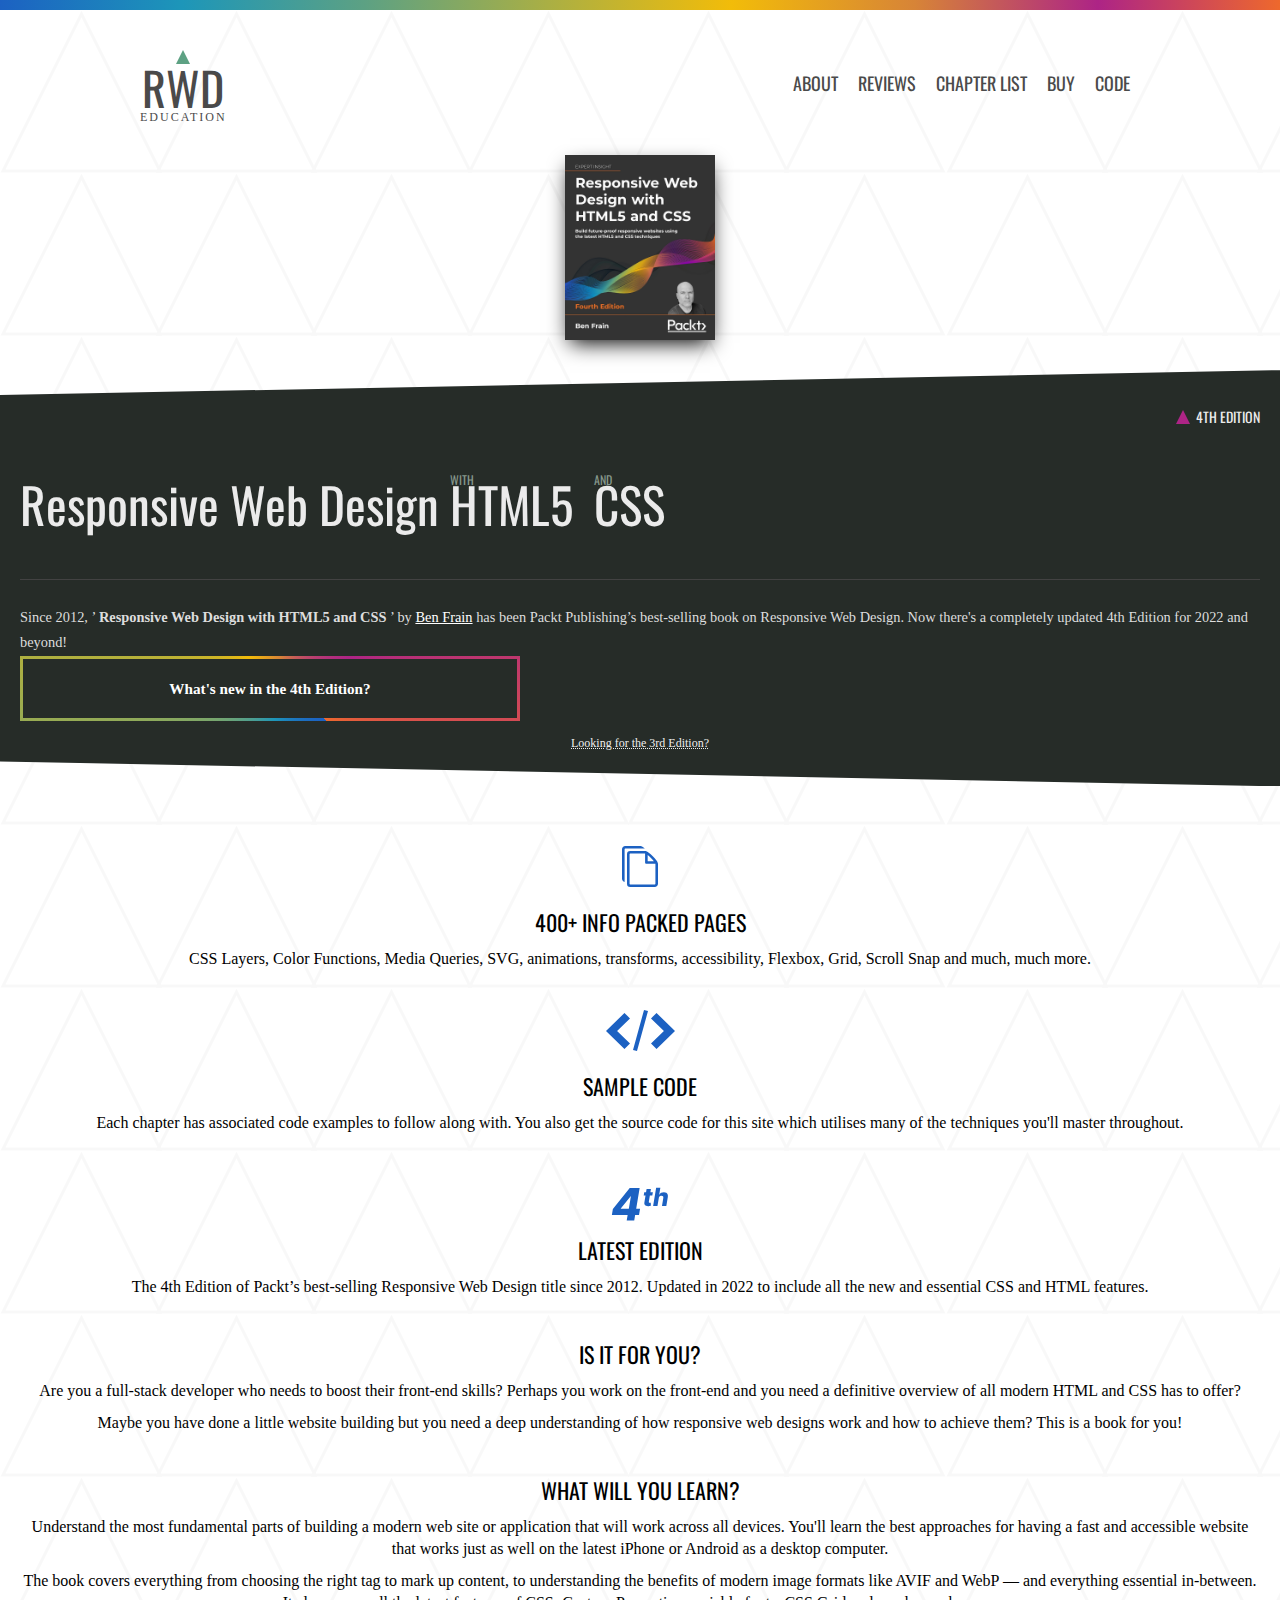
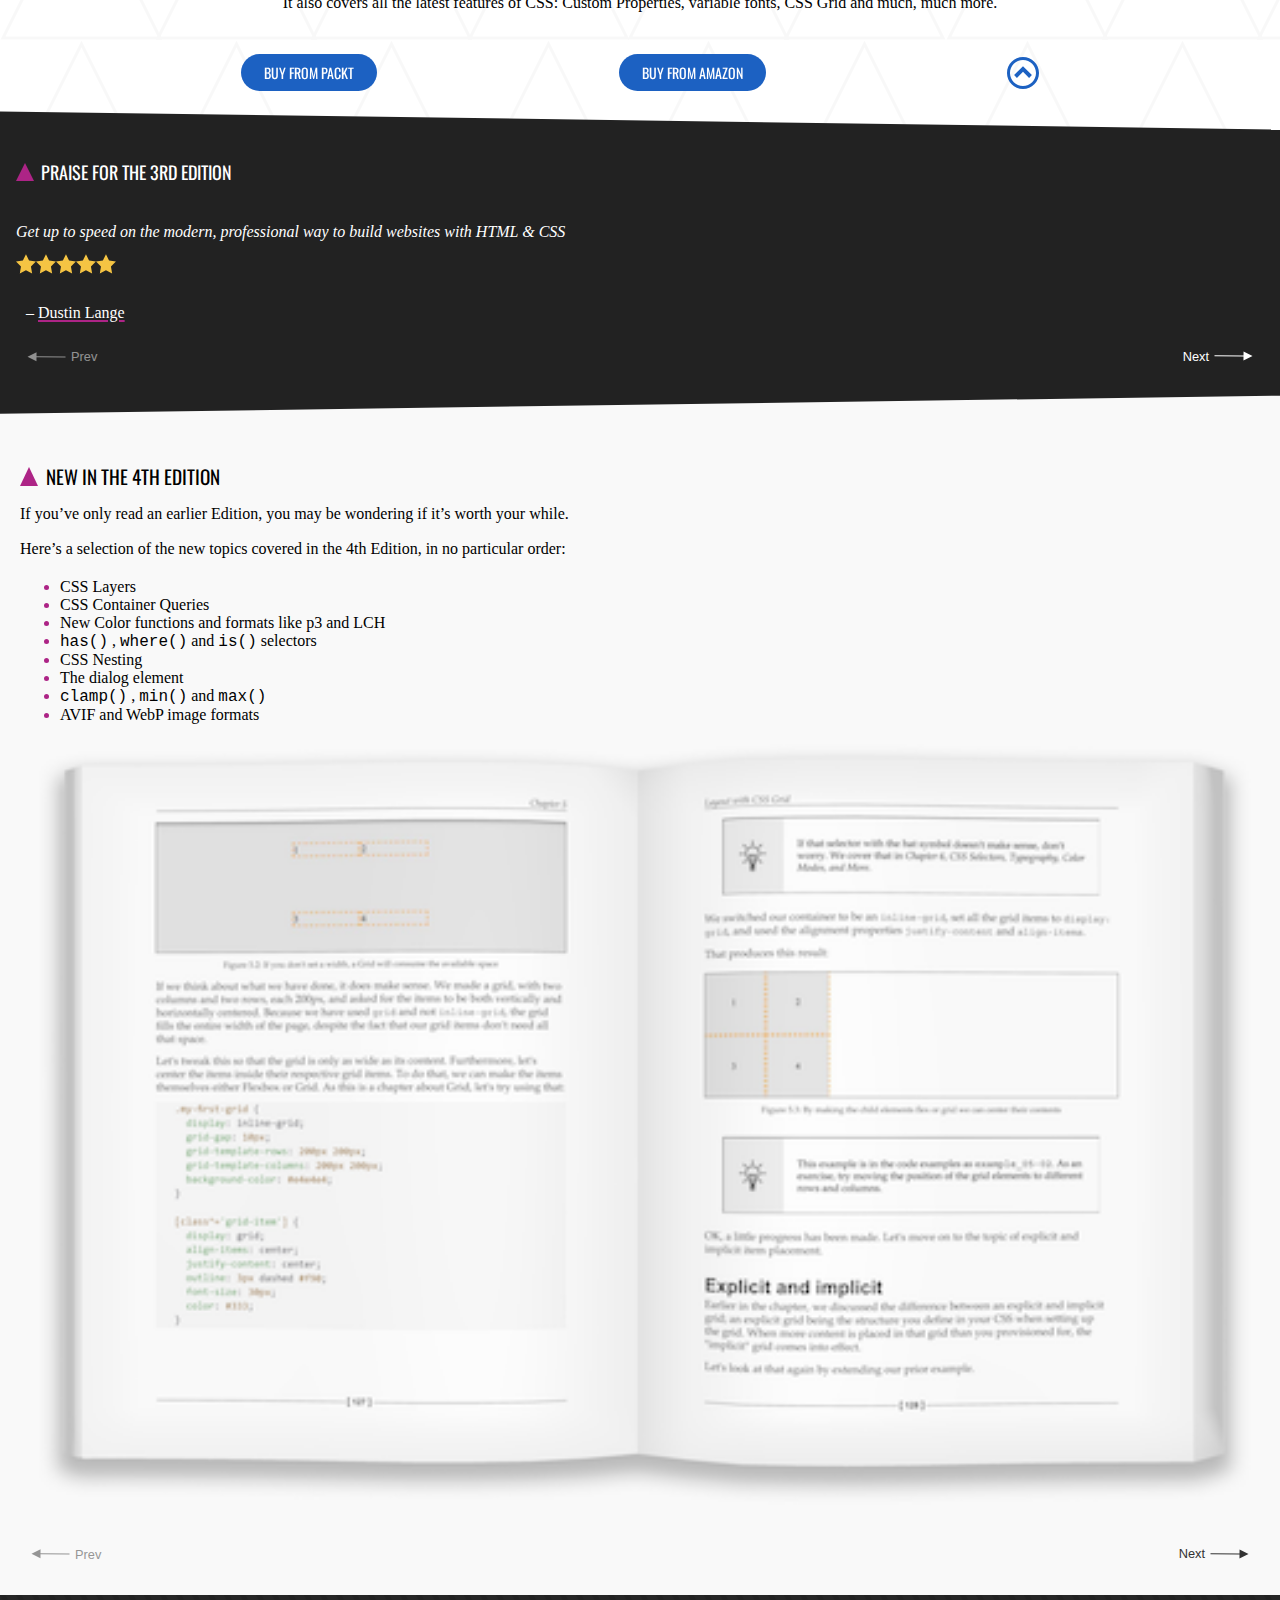
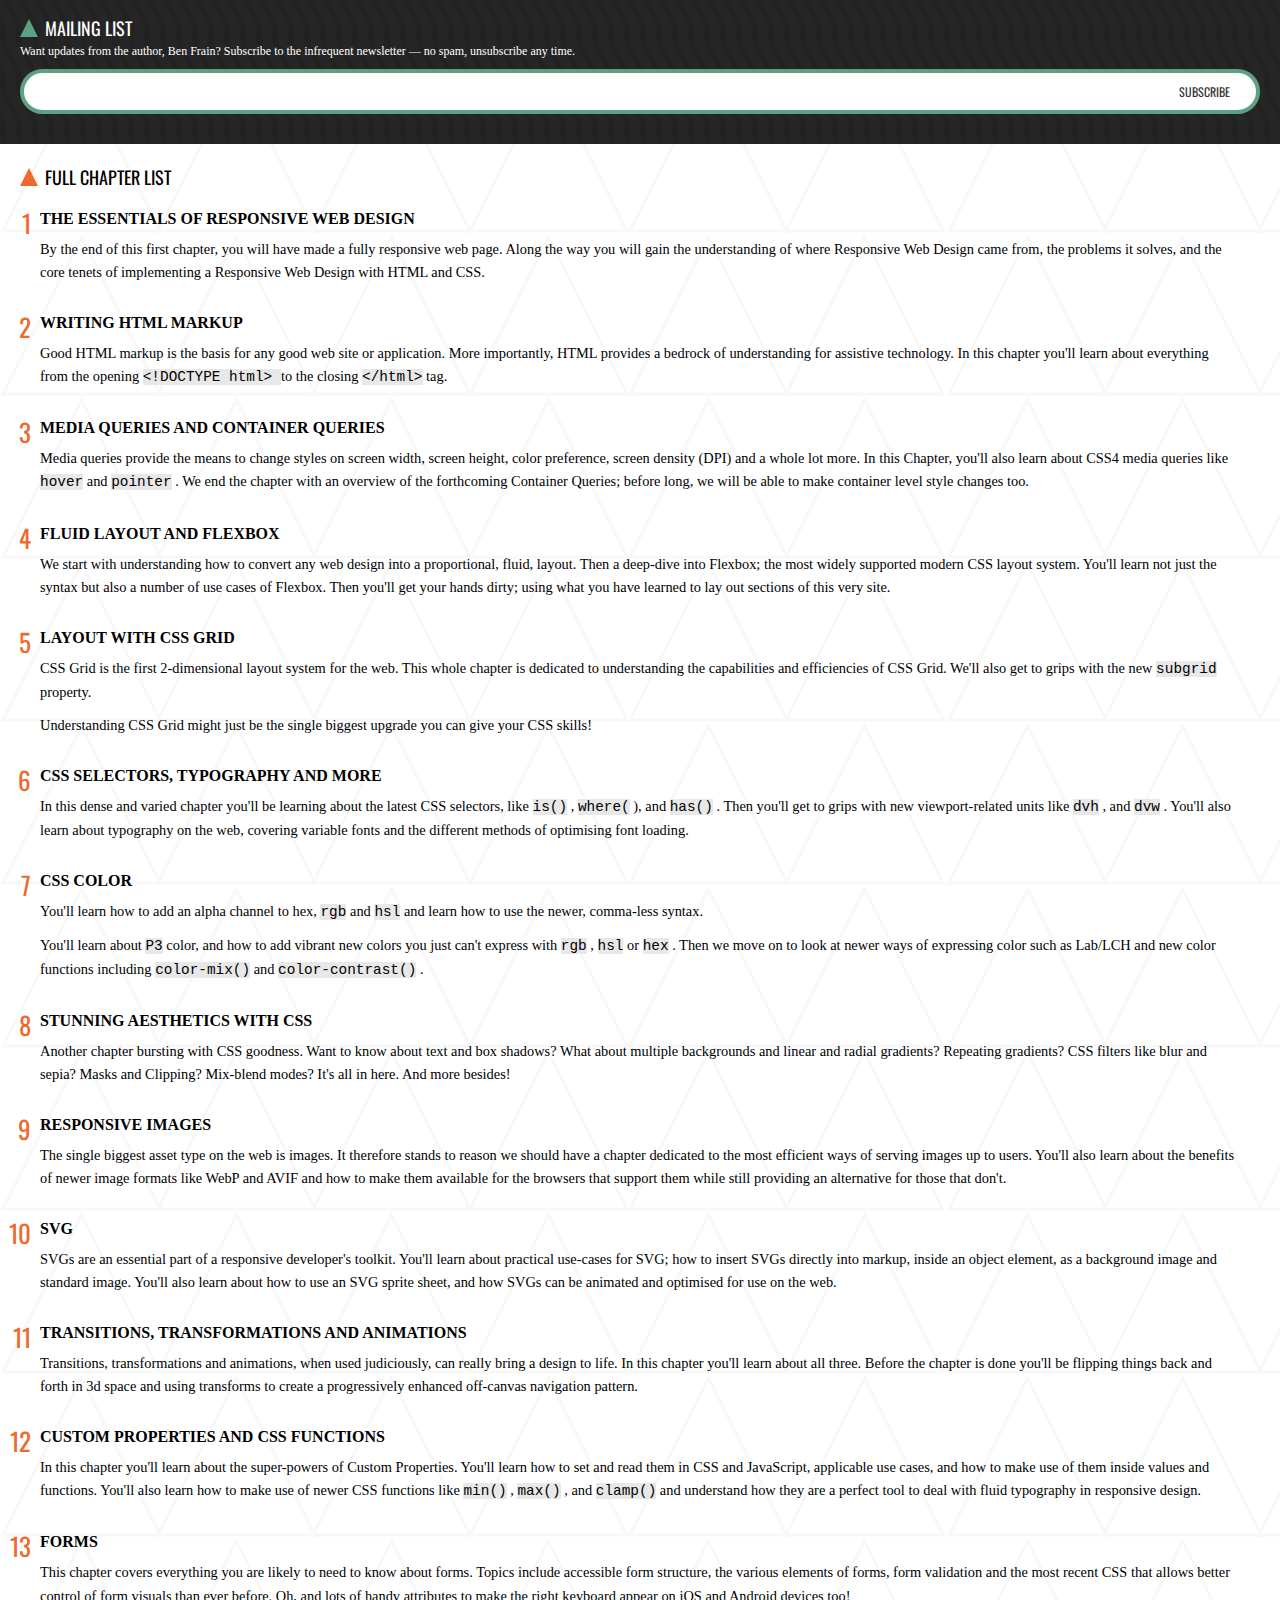
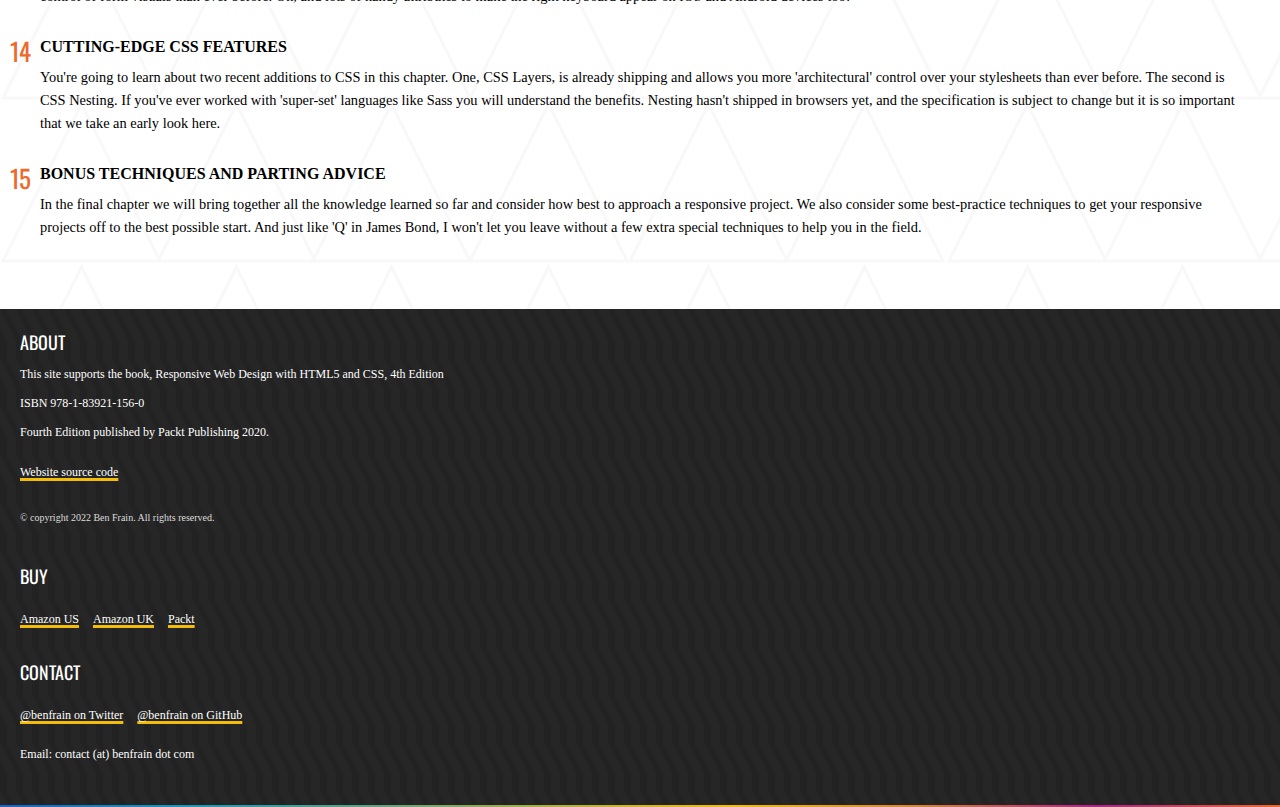
==== commit 1a33845d: "updated the tab icon file" ====
--- a/Chapter_03/index.html
+++ b/Chapter_03/index.html
@@ -37,7 +37,7 @@
             color="#5bbad5"
         />
         <meta name="msapplication-TileColor" content="#da532c" />
-        <link rel="shortcut icon" href="favicon/favicon.ico" />
+        <link rel="shortcut icon" href="/Chapter_03/assets/favicon/favicon.ico" />
         <meta name="theme-color" content="#ffffff" />
         <link rel="stylesheet" href="/Chapter_03/css/styles.css" />
     </head>
--- a/Chapter_03/css/styles.css
+++ b/Chapter_03/css/styles.css
@@ -830,4 +830,20 @@
 }
 .rwd-TopBtn svg {
     fill: var(--r7);
+}
+
+@media (min-width: 800px) {
+    .rwd-MastHead {
+        flex-direction: row;
+        justify-content: space-between;
+        max-width: 1000px;
+        margin: 30px auto;
+    }
+}
+
+@media (min-width: 1000px) {
+    .rwd-Nav{
+        margin: 0;
+        padding: 0;
+    }
 }